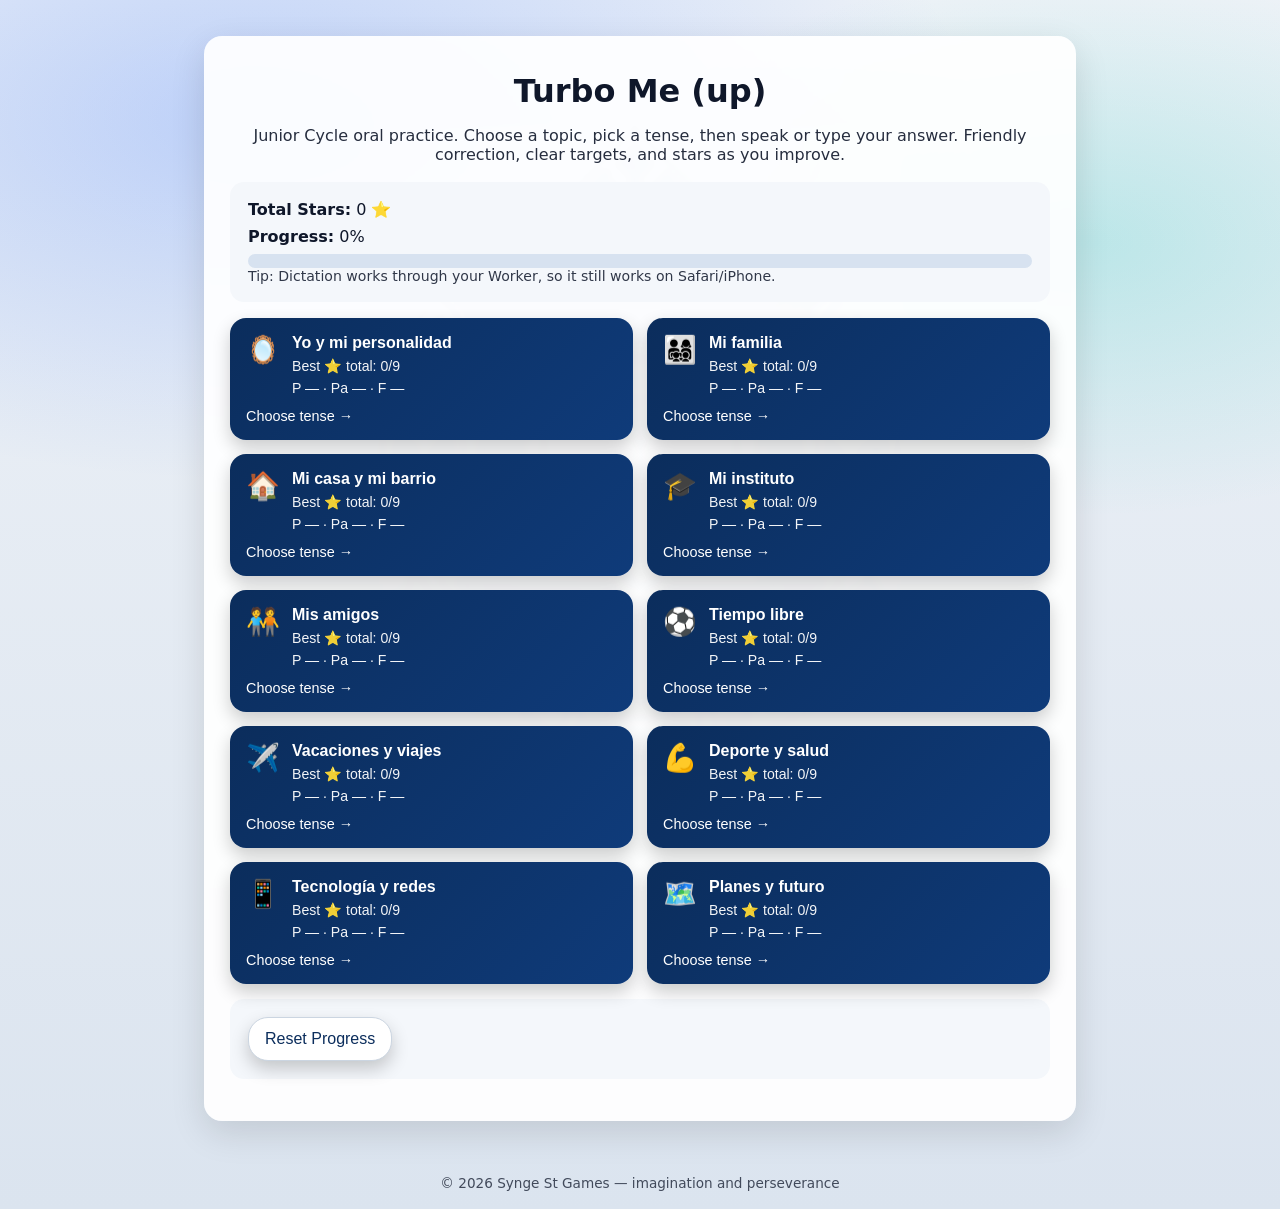
==== index.html @ f2225838 "Add files via upload" ====
<!doctype html>
<html lang="en">
<head>
  <meta charset="utf-8" />
  <title>Turbo Me (up)</title>
  <meta name="viewport" content="width=device-width, initial-scale=1" />
  <link rel="stylesheet" href="style.css" />
</head>
<body>

<main class="wrap">
  <h1>Turbo Me (up)</h1>
  <p class="sub">Junior Cycle oral practice. Choose a topic, pick a tense, then speak or type your answer. Friendly correction, clear targets, and stars as you improve.</p>

  <div class="card dash">
    <div class="dashRow"><strong>Total Stars:</strong> <span id="totalStars">0</span> ⭐</div>
    <div class="dashRow"><strong>Progress:</strong> <span id="progressText">0%</span></div>
    <div class="progressOuter"><div id="progressBar" class="progressInner"></div></div>
    <div class="tiny">Tip: Dictation works through your Worker, so it still works on Safari/iPhone.</div>
  </div>

  <div class="grid" id="grid"></div>

  <div class="card dash">
    <button id="reset" class="ghost">Reset Progress</button>
  </div>
</main>

<footer>© 2026 Synge St Games — imagination and perseverance</footer>

<script>
  const THEMES = [
    { id:"yo",          icon:"🪞", title:"Yo y mi personalidad" },
    { id:"familia",     icon:"👨‍👩‍👧‍👦", title:"Mi familia" },
    { id:"casa",        icon:"🏠", title:"Mi casa y mi barrio" },
    { id:"instituto",   icon:"🎓", title:"Mi instituto" },
    { id:"amigos",      icon:"🧑‍🤝‍🧑", title:"Mis amigos" },
    { id:"tiempo",      icon:"⚽", title:"Tiempo libre" },
    { id:"vacaciones",  icon:"✈️", title:"Vacaciones y viajes" },
    { id:"salud",       icon:"💪", title:"Deporte y salud" },
    { id:"tecnologia",  icon:"📱", title:"Tecnología y redes" },
    { id:"futuro",      icon:"🗺️", title:"Planes y futuro" }
  ];

  const totalStarsKey = "oral_totalStars";
  const tenseList = ["present","past","future"];
  const maxStars = THEMES.length * tenseList.length * 3;

  function getTotalStars(){ return Number(localStorage.getItem(totalStarsKey) || 0); }
  function getBest(theme, tense){ return Number(localStorage.getItem(`oral_best_${theme}_${tense}`) || 0); }

  function render(){
    const grid = document.getElementById("grid");
    grid.innerHTML = "";

    const totalStars = getTotalStars();
    const pct = Math.min(100, Math.round((totalStars / maxStars) * 100));
    document.getElementById("totalStars").textContent = totalStars;
    document.getElementById("progressText").textContent = `${pct}%`;
    document.getElementById("progressBar").style.width = `${pct}%`;

    THEMES.forEach(t=>{
      const present = "⭐".repeat(getBest(t.id,"present")) || "—";
      const past = "⭐".repeat(getBest(t.id,"past")) || "—";
      const future = "⭐".repeat(getBest(t.id,"future")) || "—";
      const bestTotal = getBest(t.id,"present") + getBest(t.id,"past") + getBest(t.id,"future");

      const btn = document.createElement("button");
      btn.className = "tile";
      btn.innerHTML = `
        <div class="tileTop">
          <div class="tileIcon">${t.icon}</div>
          <div>
            <div class="tileTitle">${t.title}</div>
            <div class="tileMeta">Best ⭐ total: ${bestTotal}/9</div>
            <div class="tileStars">P ${present} · Pa ${past} · F ${future}</div>
          </div>
        </div>
        <div class="tileCTA">Choose tense →</div>
      `;
      btn.addEventListener("click", ()=>{
        localStorage.setItem("oral_theme", t.id);
        window.location.href = "tense.html";
      });
      grid.appendChild(btn);
    });
  }

  document.getElementById("reset").addEventListener("click", ()=>{
    if(!confirm("Reset all stars and best scores on this device?")) return;
    localStorage.removeItem(totalStarsKey);
    Object.keys(localStorage).forEach(k=>{
      if(k.startsWith("oral_best_")) localStorage.removeItem(k);
      if(k.startsWith("oral_last_")) localStorage.removeItem(k);
    });
    render();
  });

  render();
</script>

</body>
</html>
---- style.css ----
:root{
  --navy:#0b2d5c;
  --blue:#2b6cff;
  --teal:#00c2b3;
  --gold:#ffd43b;
  --panel:rgba(255,255,255,0.92);
  --ink:#0f172a;
}

body{
  margin:0;
  font-family: system-ui,-apple-system,Segoe UI,Roboto,sans-serif;
  background:
  radial-gradient(1200px 600px at 20% 10%, rgba(43,108,255,.25), transparent 60%),
  radial-gradient(900px 500px at 85% 20%, rgba(0,194,179,.20), transparent 55%),
  linear-gradient(#eef2f7,#dbe4ef);
  color:var(--ink);
  position:relative;
}

body::before{
  content:"";
  position:fixed;
  inset:0;
  background:url("crest.png") center center no-repeat;
  background-size:520px;
  opacity:0.10;
  pointer-events:none;
  z-index:0;
}

.wrap{
  position:relative;
  z-index:1;
  width:min(820px,92vw);
  margin:36px auto;
  padding:26px;
  background:var(--panel);
  border-radius:18px;
  box-shadow:0 12px 35px rgba(0,0,0,0.12);
  backdrop-filter:blur(2px);
}

h1{ text-align:center; margin:10px 0 8px; }
.sub{ text-align:center; margin-bottom:18px; opacity:.9; }
footer{ text-align:center; padding:18px; font-size:.85rem; opacity:.75; }
.topBar{ display:flex; justify-content:space-between; align-items:center; margin-bottom:10px; gap:8px; }
.pill{ padding:8px 14px; border-radius:999px; font-weight:700; font-size:.9rem; background:linear-gradient(135deg,rgba(43,108,255,.25),rgba(0,194,179,.25)); border:1px solid rgba(43,108,255,.3); }
.taskBox{ display:flex; align-items:center; gap:10px; margin:14px 0; }
#question{ flex:1; font-weight:700; }
.turnMeta{ display:flex; justify-content:space-between; gap:10px; flex-wrap:wrap; margin:6px 0 10px; font-size:.92rem; }
textarea{ width:100%; min-height:140px; padding:15px; font-size:1rem; border-radius:14px; border:1px solid #cbd5e1; margin-bottom:14px; resize:vertical; box-sizing:border-box; }
.controls,.btnRow{ display:flex; gap:10px; margin-bottom:14px; flex-wrap:wrap; }
button{ padding:12px 16px; border-radius:20px; border:none; font-size:1rem; cursor:pointer; color:white; background:linear-gradient(135deg,var(--navy),#134a97); box-shadow:0 8px 18px rgba(0,0,0,0.2); transition:all .15s ease; }
button:hover{ transform:translateY(-1px); background:linear-gradient(135deg,#134a97,var(--blue)); }
button:active{ transform:translateY(1px); }
.smallBtn{ background:linear-gradient(135deg,#14532d,var(--teal)); }
.ghost{ background:#ffffff; color:var(--navy); border:1px solid #cbd5e1; }
.ghost:hover{ background:#f2f6ff; }
.card{ padding:18px; border-radius:14px; background:#f4f7fb; margin-top:15px; }
.hidden{ display:none; }
.grid{ display:grid; grid-template-columns:repeat(1,1fr); gap:14px; }
@media (min-width:760px){ .grid{ grid-template-columns:repeat(2,1fr); } }
.grid3{ display:grid; grid-template-columns:1fr; gap:14px; }
@media (min-width:760px){ .grid3{ grid-template-columns:repeat(3,1fr); } }
.tile{ text-align:left; padding:16px; border-radius:16px; background:linear-gradient(135deg,var(--navy),#0f3b7a); color:white; min-height:118px; display:flex; flex-direction:column; justify-content:space-between; transition:all .15s ease; }
.tile:hover{ background:linear-gradient(135deg,#0f3b7a,var(--blue)); transform:translateY(-2px); }
.tileTop{ display:flex; gap:12px; }
.tileIcon{ font-size:1.7rem; }
.tileTitle{ font-weight:900; }
.tileMeta,.tileStars{ font-size:.88rem; opacity:.95; margin-top:6px; }
.tileCTA{ margin-top:12px; font-size:.9rem; }
.tileSmall{ text-align:center; min-height:110px; }
.dash{ margin-bottom:16px; }
.dashRow{ margin-bottom:8px; }
.progressOuter{ width:100%; height:14px; background:#d7e2f0; border-radius:999px; overflow:hidden; }
.progressInner{ height:100%; width:0%; background:linear-gradient(90deg,var(--teal),var(--blue)); }
.tiny{ font-size:.88rem; opacity:.85; }
.scoreBig{ font-weight:900; font-size:2rem; margin:2px 0 8px; }
.feedbackBlock{ margin-top:12px; }
ul{ margin:8px 0 0 20px; }
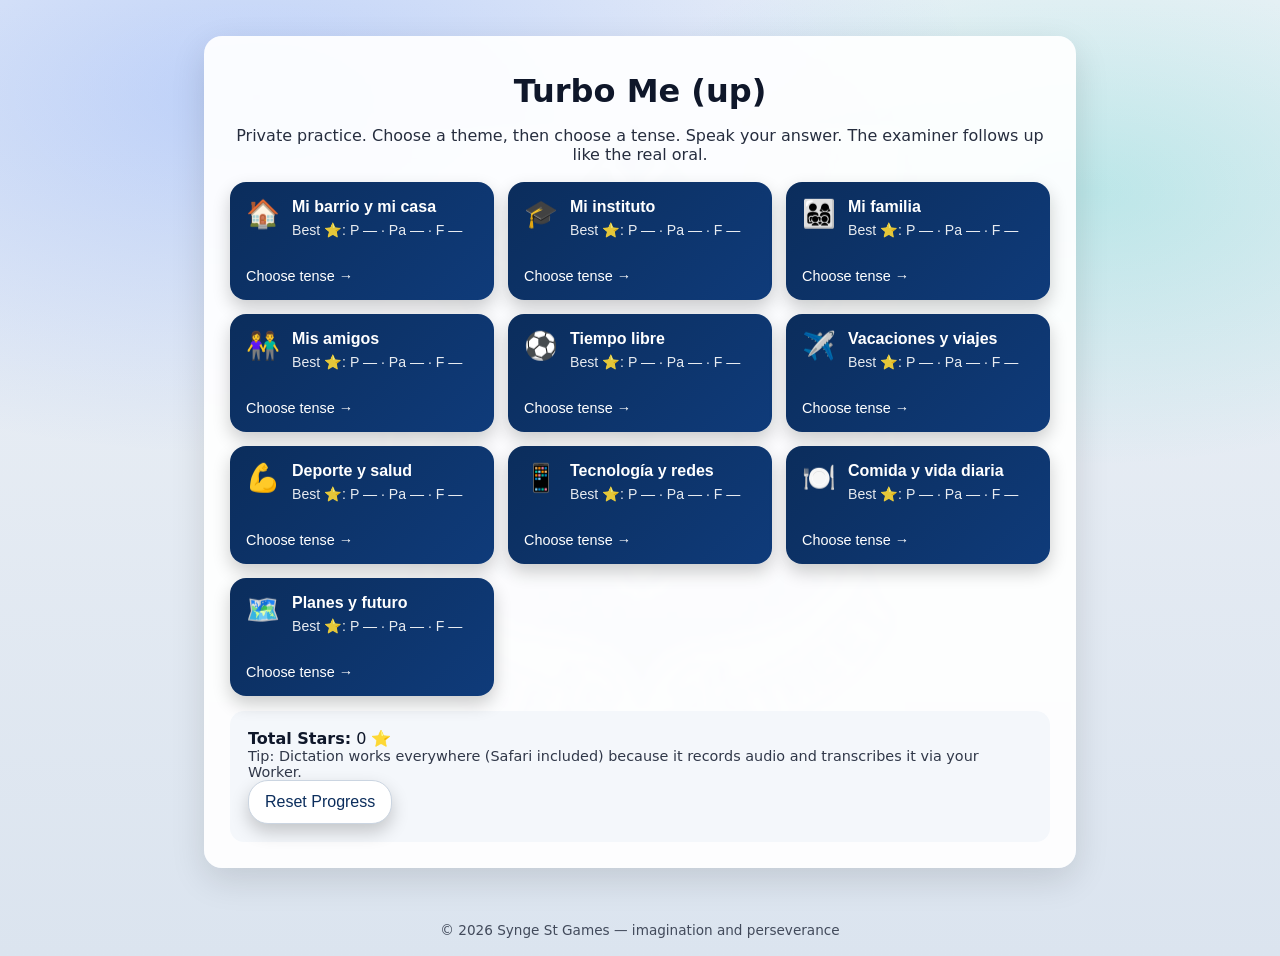
==== commit 2d86c60a: "Add files via upload" ====
--- a/index.html
+++ b/index.html
@@ -10,18 +10,13 @@
 
 <main class="wrap">
   <h1>Turbo Me (up)</h1>
-  <p class="sub">Junior Cycle oral practice. Choose a topic, pick a tense, then speak or type your answer. Friendly correction, clear targets, and stars as you improve.</p>
-
-  <div class="card dash">
-    <div class="dashRow"><strong>Total Stars:</strong> <span id="totalStars">0</span> ⭐</div>
-    <div class="dashRow"><strong>Progress:</strong> <span id="progressText">0%</span></div>
-    <div class="progressOuter"><div id="progressBar" class="progressInner"></div></div>
-    <div class="tiny">Tip: Dictation works through your Worker, so it still works on Safari/iPhone.</div>
-  </div>
+  <p class="sub">Private practice. Choose a theme, then choose a tense. Speak your answer. The examiner follows up like the real oral.</p>
 
   <div class="grid" id="grid"></div>
 
   <div class="card dash">
+    <div><strong>Total Stars:</strong> <span id="totalStars">0</span> ⭐</div>
+    <div class="tiny">Tip: Dictation works everywhere (Safari included) because it records audio and transcribes it via your Worker.</div>
     <button id="reset" class="ghost">Reset Progress</button>
   </div>
 </main>
@@ -30,21 +25,19 @@
 
 <script>
   const THEMES = [
-    { id:"yo",          icon:"🪞", title:"Yo y mi personalidad" },
+    { id:"barrio",      icon:"🏠", title:"Mi barrio y mi casa" },
+    { id:"instituto",   icon:"🎓", title:"Mi instituto" },
     { id:"familia",     icon:"👨‍👩‍👧‍👦", title:"Mi familia" },
-    { id:"casa",        icon:"🏠", title:"Mi casa y mi barrio" },
-    { id:"instituto",   icon:"🎓", title:"Mi instituto" },
-    { id:"amigos",      icon:"🧑‍🤝‍🧑", title:"Mis amigos" },
+    { id:"amigos",      icon:"👫", title:"Mis amigos" },
     { id:"tiempo",      icon:"⚽", title:"Tiempo libre" },
     { id:"vacaciones",  icon:"✈️", title:"Vacaciones y viajes" },
     { id:"salud",       icon:"💪", title:"Deporte y salud" },
     { id:"tecnologia",  icon:"📱", title:"Tecnología y redes" },
+    { id:"comida",      icon:"🍽️", title:"Comida y vida diaria" },
     { id:"futuro",      icon:"🗺️", title:"Planes y futuro" }
   ];
 
   const totalStarsKey = "oral_totalStars";
-  const tenseList = ["present","past","future"];
-  const maxStars = THEMES.length * tenseList.length * 3;
 
   function getTotalStars(){ return Number(localStorage.getItem(totalStarsKey) || 0); }
   function getBest(theme, tense){ return Number(localStorage.getItem(`oral_best_${theme}_${tense}`) || 0); }
@@ -52,19 +45,9 @@
   function render(){
     const grid = document.getElementById("grid");
     grid.innerHTML = "";
-
-    const totalStars = getTotalStars();
-    const pct = Math.min(100, Math.round((totalStars / maxStars) * 100));
-    document.getElementById("totalStars").textContent = totalStars;
-    document.getElementById("progressText").textContent = `${pct}%`;
-    document.getElementById("progressBar").style.width = `${pct}%`;
+    document.getElementById("totalStars").textContent = getTotalStars();
 
     THEMES.forEach(t=>{
-      const present = "⭐".repeat(getBest(t.id,"present")) || "—";
-      const past = "⭐".repeat(getBest(t.id,"past")) || "—";
-      const future = "⭐".repeat(getBest(t.id,"future")) || "—";
-      const bestTotal = getBest(t.id,"present") + getBest(t.id,"past") + getBest(t.id,"future");
-
       const btn = document.createElement("button");
       btn.className = "tile";
       btn.innerHTML = `
@@ -72,8 +55,9 @@
           <div class="tileIcon">${t.icon}</div>
           <div>
             <div class="tileTitle">${t.title}</div>
-            <div class="tileMeta">Best ⭐ total: ${bestTotal}/9</div>
-            <div class="tileStars">P ${present} · Pa ${past} · F ${future}</div>
+            <div class="tileMeta">
+              <span>Best ⭐: P ${"⭐".repeat(getBest(t.id,"present")) || "—"} · Pa ${"⭐".repeat(getBest(t.id,"past")) || "—"} · F ${"⭐".repeat(getBest(t.id,"future")) || "—"}</span>
+            </div>
           </div>
         </div>
         <div class="tileCTA">Choose tense →</div>
@@ -89,6 +73,7 @@
   document.getElementById("reset").addEventListener("click", ()=>{
     if(!confirm("Reset all stars and best scores on this device?")) return;
     localStorage.removeItem(totalStarsKey);
+    // Remove per-theme/tense best keys
     Object.keys(localStorage).forEach(k=>{
       if(k.startsWith("oral_best_")) localStorage.removeItem(k);
       if(k.startsWith("oral_last_")) localStorage.removeItem(k);
--- a/style.css
+++ b/style.css
@@ -18,6 +18,8 @@
   position:relative;
 }
 
+/* crest watermark */
+
 body::before{
   content:"";
   position:fixed;
@@ -28,6 +30,8 @@
   pointer-events:none;
   z-index:0;
 }
+
+/* main panel */
 
 .wrap{
   position:relative;
@@ -41,41 +45,245 @@
   backdrop-filter:blur(2px);
 }
 
-h1{ text-align:center; margin:10px 0 8px; }
-.sub{ text-align:center; margin-bottom:18px; opacity:.9; }
-footer{ text-align:center; padding:18px; font-size:.85rem; opacity:.75; }
-.topBar{ display:flex; justify-content:space-between; align-items:center; margin-bottom:10px; gap:8px; }
-.pill{ padding:8px 14px; border-radius:999px; font-weight:700; font-size:.9rem; background:linear-gradient(135deg,rgba(43,108,255,.25),rgba(0,194,179,.25)); border:1px solid rgba(43,108,255,.3); }
-.taskBox{ display:flex; align-items:center; gap:10px; margin:14px 0; }
-#question{ flex:1; font-weight:700; }
-.turnMeta{ display:flex; justify-content:space-between; gap:10px; flex-wrap:wrap; margin:6px 0 10px; font-size:.92rem; }
-textarea{ width:100%; min-height:140px; padding:15px; font-size:1rem; border-radius:14px; border:1px solid #cbd5e1; margin-bottom:14px; resize:vertical; box-sizing:border-box; }
-.controls,.btnRow{ display:flex; gap:10px; margin-bottom:14px; flex-wrap:wrap; }
-button{ padding:12px 16px; border-radius:20px; border:none; font-size:1rem; cursor:pointer; color:white; background:linear-gradient(135deg,var(--navy),#134a97); box-shadow:0 8px 18px rgba(0,0,0,0.2); transition:all .15s ease; }
-button:hover{ transform:translateY(-1px); background:linear-gradient(135deg,#134a97,var(--blue)); }
-button:active{ transform:translateY(1px); }
-.smallBtn{ background:linear-gradient(135deg,#14532d,var(--teal)); }
-.ghost{ background:#ffffff; color:var(--navy); border:1px solid #cbd5e1; }
-.ghost:hover{ background:#f2f6ff; }
-.card{ padding:18px; border-radius:14px; background:#f4f7fb; margin-top:15px; }
-.hidden{ display:none; }
-.grid{ display:grid; grid-template-columns:repeat(1,1fr); gap:14px; }
-@media (min-width:760px){ .grid{ grid-template-columns:repeat(2,1fr); } }
-.grid3{ display:grid; grid-template-columns:1fr; gap:14px; }
-@media (min-width:760px){ .grid3{ grid-template-columns:repeat(3,1fr); } }
-.tile{ text-align:left; padding:16px; border-radius:16px; background:linear-gradient(135deg,var(--navy),#0f3b7a); color:white; min-height:118px; display:flex; flex-direction:column; justify-content:space-between; transition:all .15s ease; }
-.tile:hover{ background:linear-gradient(135deg,#0f3b7a,var(--blue)); transform:translateY(-2px); }
-.tileTop{ display:flex; gap:12px; }
-.tileIcon{ font-size:1.7rem; }
-.tileTitle{ font-weight:900; }
-.tileMeta,.tileStars{ font-size:.88rem; opacity:.95; margin-top:6px; }
-.tileCTA{ margin-top:12px; font-size:.9rem; }
-.tileSmall{ text-align:center; min-height:110px; }
-.dash{ margin-bottom:16px; }
-.dashRow{ margin-bottom:8px; }
-.progressOuter{ width:100%; height:14px; background:#d7e2f0; border-radius:999px; overflow:hidden; }
-.progressInner{ height:100%; width:0%; background:linear-gradient(90deg,var(--teal),var(--blue)); }
-.tiny{ font-size:.88rem; opacity:.85; }
-.scoreBig{ font-weight:900; font-size:2rem; margin:2px 0 8px; }
-.feedbackBlock{ margin-top:12px; }
-ul{ margin:8px 0 0 20px; }
+h1{
+  text-align:center;
+  margin:10px 0 8px;
+}
+
+.sub{
+  text-align:center;
+  margin-bottom:18px;
+  opacity:.9;
+}
+
+footer{
+  text-align:center;
+  padding:18px;
+  font-size:.85rem;
+  opacity:.75;
+}
+
+/* top bar */
+
+.topBar{
+  display:flex;
+  justify-content:space-between;
+  align-items:center;
+  margin-bottom:10px;
+}
+
+.pill{
+  padding:8px 14px;
+  border-radius:999px;
+  font-weight:700;
+  font-size:.9rem;
+  background:linear-gradient(135deg,rgba(43,108,255,.25),rgba(0,194,179,.25));
+  border:1px solid rgba(43,108,255,.3);
+}
+
+/* question box */
+
+.taskBox{
+  display:flex;
+  align-items:center;
+  gap:10px;
+  margin:14px 0;
+}
+
+#question{
+  flex:1;
+  font-weight:700;
+}
+
+/* textarea */
+
+textarea{
+  width:100%;
+  min-height:140px;
+  padding:15px;
+  font-size:1rem;
+  border-radius:14px;
+  border:1px solid #cbd5e1;
+  margin-bottom:14px;
+  resize:vertical;
+}
+
+/* controls */
+
+.controls{
+  display:flex;
+  gap:10px;
+  margin-bottom:14px;
+  flex-wrap:wrap;
+}
+
+/* buttons */
+
+button{
+  padding:12px 16px;
+  border-radius:20px;
+  border:none;
+  font-size:1rem;
+  cursor:pointer;
+  color:white;
+  background:linear-gradient(135deg,var(--navy),#134a97);
+  box-shadow:0 8px 18px rgba(0,0,0,0.2);
+  transition:all .15s ease;
+}
+
+button:hover{
+  transform:translateY(-1px);
+  background:linear-gradient(135deg,#134a97,var(--blue));
+}
+
+button:active{
+  transform:translateY(1px);
+}
+
+/* small buttons */
+
+.smallBtn{
+  background:linear-gradient(135deg,#14532d,var(--teal));
+}
+
+.ghost{
+  background:#ffffff;
+  color:var(--navy);
+  border:1px solid #cbd5e1;
+}
+
+.ghost:hover{
+  background:#f2f6ff;
+}
+
+/* feedback card */
+
+.card{
+  padding:18px;
+  border-radius:14px;
+  background:#f4f7fb;
+  margin-top:15px;
+}
+
+.hidden{
+  display:none;
+}
+
+/* grid layouts */
+
+.grid{
+  display:grid;
+  grid-template-columns:repeat(2,1fr);
+  gap:14px;
+}
+
+@media (min-width:760px){
+  .grid{
+    grid-template-columns:repeat(3,1fr);
+  }
+}
+
+.grid3{
+  display:grid;
+  grid-template-columns:1fr;
+  gap:14px;
+}
+
+@media (min-width:760px){
+  .grid3{
+    grid-template-columns:repeat(3,1fr);
+  }
+}
+
+/* theme tiles */
+
+.tile{
+  text-align:left;
+  padding:16px;
+  border-radius:16px;
+  background:linear-gradient(135deg,var(--navy),#0f3b7a);
+  color:white;
+  min-height:118px;
+  display:flex;
+  flex-direction:column;
+  justify-content:space-between;
+  transition:all .15s ease;
+}
+
+.tile:hover{
+  background:linear-gradient(135deg,#0f3b7a,var(--blue));
+  transform:translateY(-2px);
+}
+
+.tileTop{
+  display:flex;
+  gap:12px;
+}
+
+.tileIcon{
+  font-size:1.7rem;
+}
+
+.tileTitle{
+  font-weight:900;
+}
+
+.tileMeta{
+  font-size:.88rem;
+  opacity:.9;
+  margin-top:6px;
+}
+
+.tileCTA{
+  margin-top:12px;
+  font-size:.9rem;
+}
+
+/* tense tiles */
+
+.tileSmall{
+  text-align:center;
+  padding:18px;
+  border-radius:16px;
+  background:linear-gradient(135deg,var(--navy),#0f3b7a);
+  color:white;
+  min-height:96px;
+  font-weight:900;
+}
+
+.tileSmall:hover{
+  background:linear-gradient(135deg,#0f3b7a,var(--blue));
+}
+
+/* stars animation */
+
+@keyframes starPop{
+  0%{transform:scale(.8);opacity:.6}
+  50%{transform:scale(1.3);opacity:1}
+  100%{transform:scale(1)}
+}
+
+.star{
+  display:inline-block;
+  color:var(--gold);
+  animation:starPop .4s ease;
+}
+
+/* level up glow */
+
+@keyframes glow{
+  0%{box-shadow:0 0 0 rgba(255,212,59,0)}
+  50%{box-shadow:0 0 25px rgba(255,212,59,.7)}
+  100%{box-shadow:0 0 0 rgba(255,212,59,0)}
+}
+
+.levelUp{
+  animation:glow 1s ease;
+}
+
+/* small text */
+
+.tiny{
+  font-size:.9rem;
+  opacity:.85;
+}
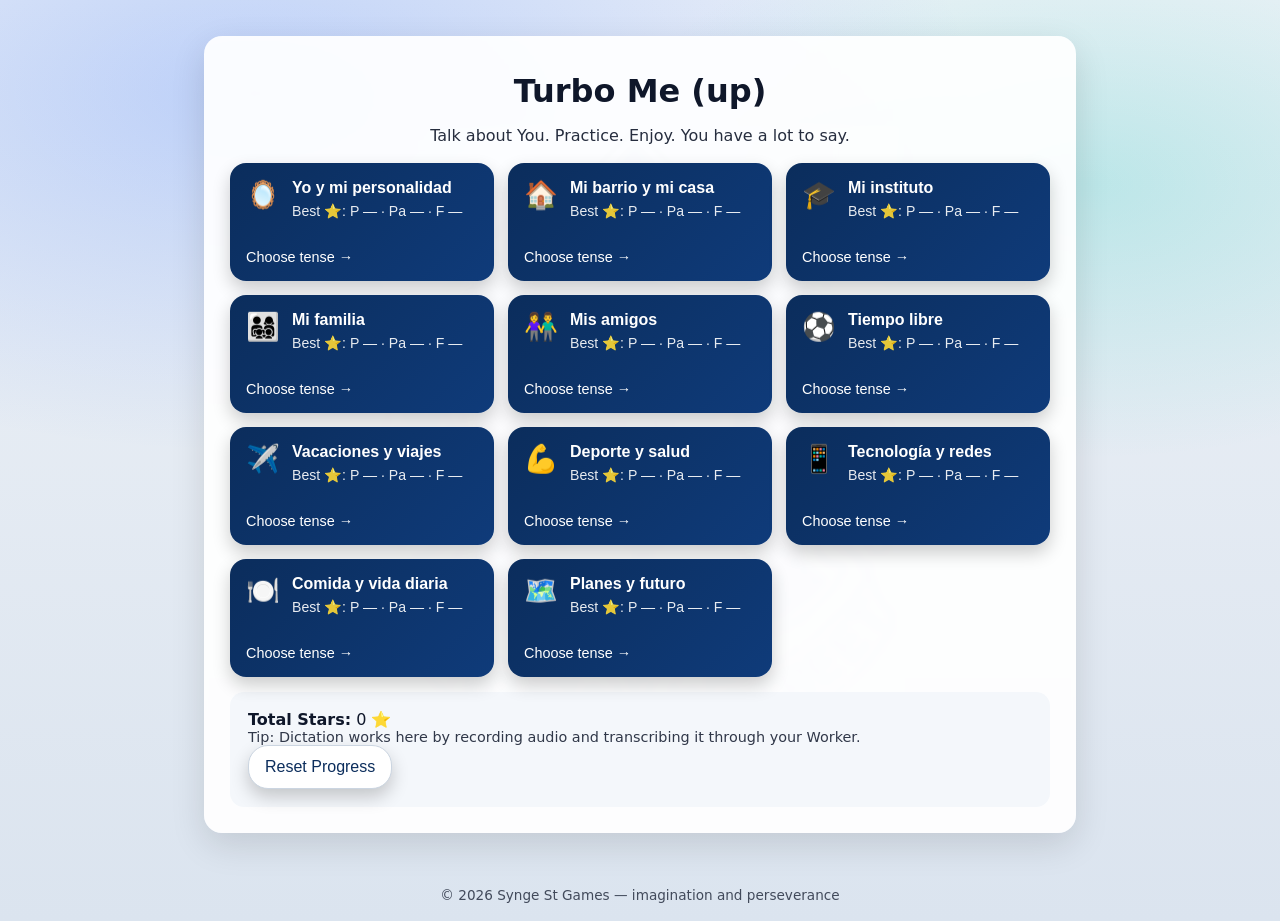
==== commit 67c92ace: "Add files via upload" ====
--- a/index.html
+++ b/index.html
@@ -10,13 +10,13 @@
 
 <main class="wrap">
   <h1>Turbo Me (up)</h1>
-  <p class="sub">Private practice. Choose a theme, then choose a tense. Speak your answer. The examiner follows up like the real oral.</p>
+  <p class="sub">Talk about You. Practice. Enjoy. You have a lot to say.</p>
 
   <div class="grid" id="grid"></div>
 
   <div class="card dash">
     <div><strong>Total Stars:</strong> <span id="totalStars">0</span> ⭐</div>
-    <div class="tiny">Tip: Dictation works everywhere (Safari included) because it records audio and transcribes it via your Worker.</div>
+    <div class="tiny">Tip: Dictation works here by recording audio and transcribing it through your Worker.</div>
     <button id="reset" class="ghost">Reset Progress</button>
   </div>
 </main>
@@ -25,6 +25,7 @@
 
 <script>
   const THEMES = [
+    { id:"yo",          icon:"🪞", title:"Yo y mi personalidad" },
     { id:"barrio",      icon:"🏠", title:"Mi barrio y mi casa" },
     { id:"instituto",   icon:"🎓", title:"Mi instituto" },
     { id:"familia",     icon:"👨‍👩‍👧‍👦", title:"Mi familia" },
@@ -73,7 +74,6 @@
   document.getElementById("reset").addEventListener("click", ()=>{
     if(!confirm("Reset all stars and best scores on this device?")) return;
     localStorage.removeItem(totalStarsKey);
-    // Remove per-theme/tense best keys
     Object.keys(localStorage).forEach(k=>{
       if(k.startsWith("oral_best_")) localStorage.removeItem(k);
       if(k.startsWith("oral_last_")) localStorage.removeItem(k);
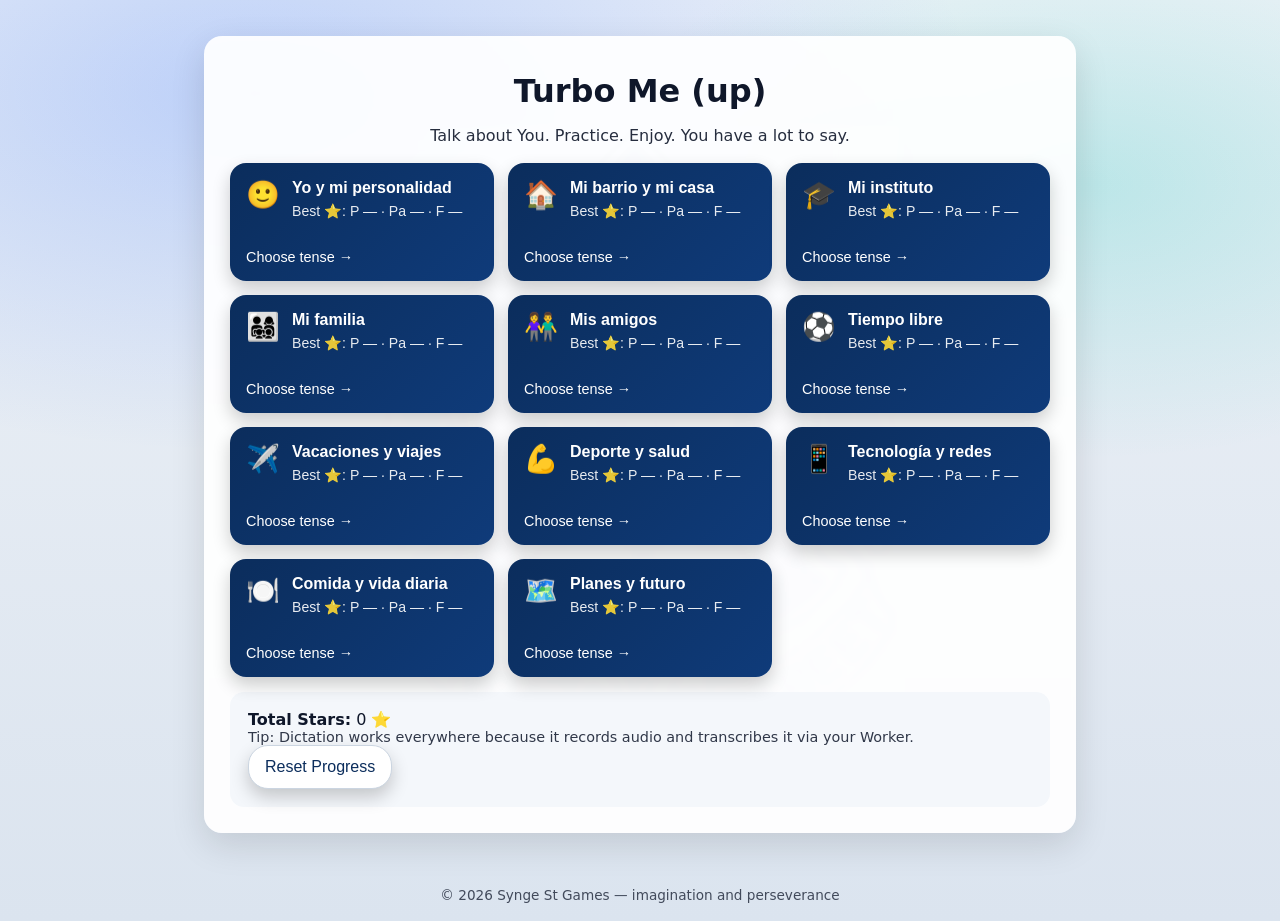
==== commit 1cc6d253: "Update index.html" ====
--- a/index.html
+++ b/index.html
@@ -16,8 +16,8 @@
 
   <div class="card dash">
     <div><strong>Total Stars:</strong> <span id="totalStars">0</span> ⭐</div>
-    <div class="tiny">Tip: Dictation works here by recording audio and transcribing it through your Worker.</div>
-    <button id="reset" class="ghost">Reset Progress</button>
+    <div class="tiny">Tip: Dictation works everywhere because it records audio and transcribes it via your Worker.</div>
+    <button id="reset" class="ghost" type="button">Reset Progress</button>
   </div>
 </main>
 
@@ -25,7 +25,7 @@
 
 <script>
   const THEMES = [
-    { id:"yo",          icon:"🪞", title:"Yo y mi personalidad" },
+    { id:"yo",          icon:"🙂", title:"Yo y mi personalidad" },
     { id:"barrio",      icon:"🏠", title:"Mi barrio y mi casa" },
     { id:"instituto",   icon:"🎓", title:"Mi instituto" },
     { id:"familia",     icon:"👨‍👩‍👧‍👦", title:"Mi familia" },
@@ -51,6 +51,7 @@
     THEMES.forEach(t=>{
       const btn = document.createElement("button");
       btn.className = "tile";
+      btn.type = "button";
       btn.innerHTML = `
         <div class="tileTop">
           <div class="tileIcon">${t.icon}</div>
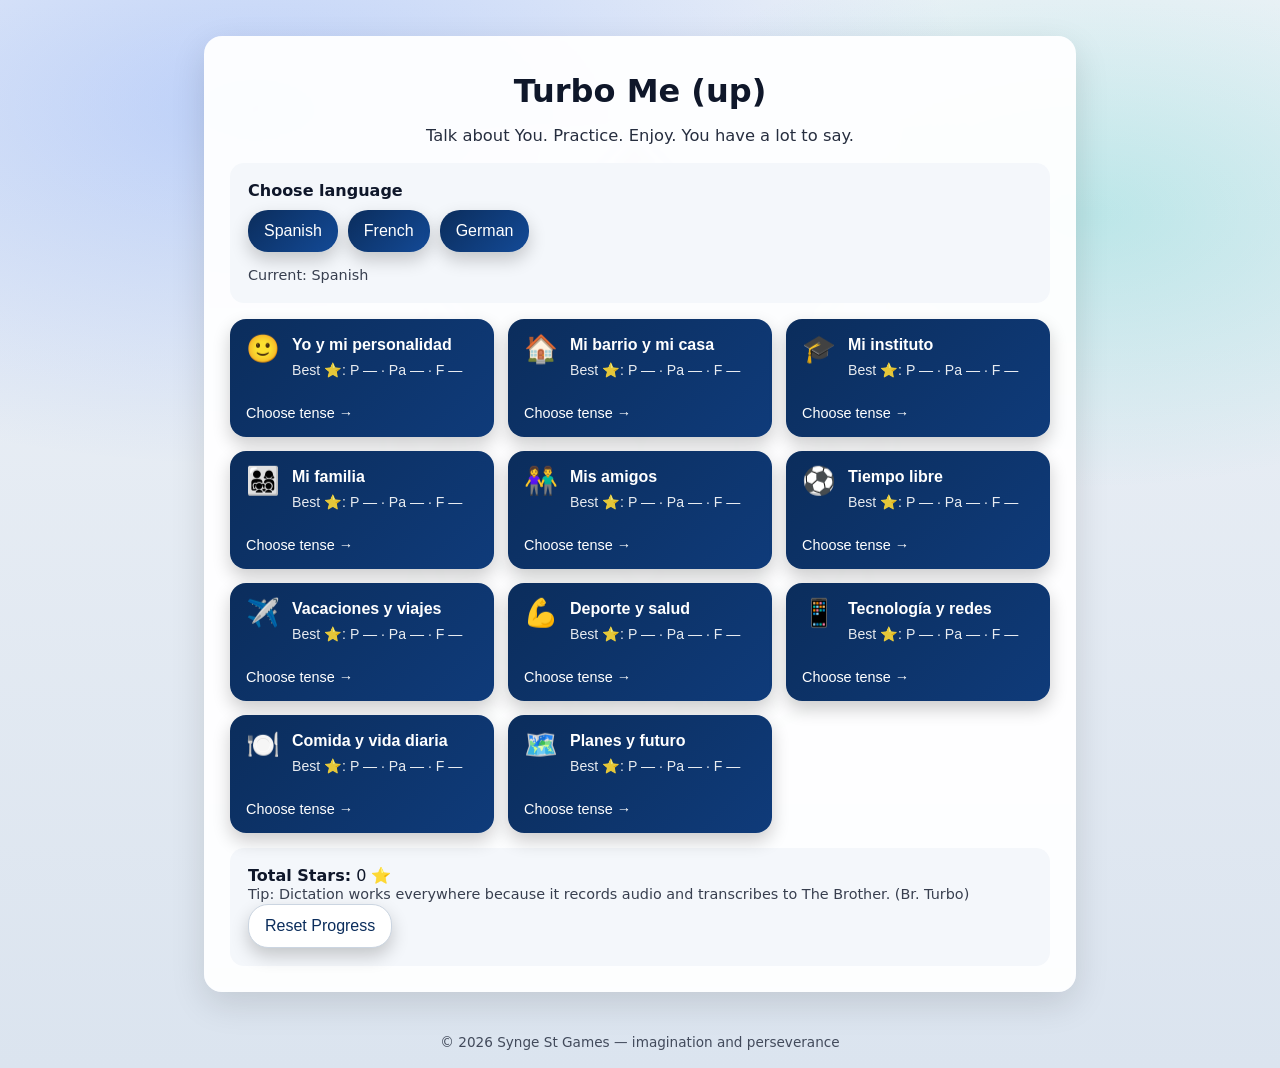
==== commit 4fd99626: "Update index.html" ====
--- a/index.html
+++ b/index.html
@@ -12,11 +12,21 @@
   <h1>Turbo Me (up)</h1>
   <p class="sub">Talk about You. Practice. Enjoy. You have a lot to say.</p>
 
+  <div class="card" style="margin-bottom:16px;">
+    <div style="font-weight:900;margin-bottom:10px;">Choose language</div>
+    <div class="controls">
+      <button id="langEs" type="button">Spanish</button>
+      <button id="langFr" type="button">French</button>
+      <button id="langDe" type="button">German</button>
+    </div>
+    <div class="tiny">Current: <span id="currentLangLabel">Spanish</span></div>
+  </div>
+
   <div class="grid" id="grid"></div>
 
   <div class="card dash">
     <div><strong>Total Stars:</strong> <span id="totalStars">0</span> ⭐</div>
-    <div class="tiny">Tip: Dictation works everywhere because it records audio and transcribes it via your Worker.</div>
+    <div class="tiny">Tip: Dictation works everywhere because it records audio and transcribes to The Brother. (Br. Turbo)</div>
     <button id="reset" class="ghost" type="button">Reset Progress</button>
   </div>
 </main>
@@ -39,6 +49,15 @@
   ];
 
   const totalStarsKey = "oral_totalStars";
+  const langKey = "oral_language";
+
+  function getLang(){ return localStorage.getItem(langKey) || "es"; }
+
+  function langLabel(code){
+    if(code === "fr") return "French";
+    if(code === "de") return "German";
+    return "Spanish";
+  }
 
   function getTotalStars(){ return Number(localStorage.getItem(totalStarsKey) || 0); }
   function getBest(theme, tense){ return Number(localStorage.getItem(`oral_best_${theme}_${tense}`) || 0); }
@@ -47,6 +66,7 @@
     const grid = document.getElementById("grid");
     grid.innerHTML = "";
     document.getElementById("totalStars").textContent = getTotalStars();
+    document.getElementById("currentLangLabel").textContent = langLabel(getLang());
 
     THEMES.forEach(t=>{
       const btn = document.createElement("button");
@@ -72,6 +92,19 @@
     });
   }
 
+  document.getElementById("langEs").addEventListener("click", ()=>{
+    localStorage.setItem(langKey, "es");
+    render();
+  });
+  document.getElementById("langFr").addEventListener("click", ()=>{
+    localStorage.setItem(langKey, "fr");
+    render();
+  });
+  document.getElementById("langDe").addEventListener("click", ()=>{
+    localStorage.setItem(langKey, "de");
+    render();
+  });
+
   document.getElementById("reset").addEventListener("click", ()=>{
     if(!confirm("Reset all stars and best scores on this device?")) return;
     localStorage.removeItem(totalStarsKey);
--- a/style.css
+++ b/style.css
@@ -3,13 +3,14 @@
   --blue:#2b6cff;
   --teal:#00c2b3;
   --gold:#ffd43b;
-  --panel:rgba(255,255,255,0.92);
+  --panel:rgba(255,255,255,0.94);
   --ink:#0f172a;
 }
 
 body{
   margin:0;
-  font-family: system-ui,-apple-system,Segoe UI,Roboto,sans-serif;
+  min-height:100vh;
+  font-family:system-ui,-apple-system,Segoe UI,Roboto,sans-serif;
   background:
   radial-gradient(1200px 600px at 20% 10%, rgba(43,108,255,.25), transparent 60%),
   radial-gradient(900px 500px at 85% 20%, rgba(0,194,179,.20), transparent 55%),
@@ -17,8 +18,6 @@
   color:var(--ink);
   position:relative;
 }
-
-/* crest watermark */
 
 body::before{
   content:"";
@@ -31,13 +30,11 @@
   z-index:0;
 }
 
-/* main panel */
-
 .wrap{
   position:relative;
   z-index:1;
   width:min(820px,92vw);
-  margin:36px auto;
+  margin:36px auto 24px;
   padding:26px;
   background:var(--panel);
   border-radius:18px;
@@ -45,6 +42,10 @@
   backdrop-filter:blur(2px);
 }
 
+.playWrap{
+  margin-top:38px;
+}
+
 h1{
   text-align:center;
   margin:10px 0 8px;
@@ -54,6 +55,14 @@
   text-align:center;
   margin-bottom:18px;
   opacity:.9;
+  font-size:1.02rem;
+}
+
+.turnLine{
+  text-align:center;
+  font-weight:800;
+  margin:6px 0 14px;
+  opacity:.85;
 }
 
 footer{
@@ -62,13 +71,12 @@
   font-size:.85rem;
   opacity:.75;
 }
-
-/* top bar */
 
 .topBar{
   display:flex;
   justify-content:space-between;
   align-items:center;
+  gap:10px;
   margin-bottom:10px;
 }
 
@@ -81,21 +89,27 @@
   border:1px solid rgba(43,108,255,.3);
 }
 
-/* question box */
-
 .taskBox{
   display:flex;
   align-items:center;
   gap:10px;
-  margin:14px 0;
+  margin:14px 0 10px;
+}
+
+.taskBoxSolo{
+  justify-content:center;
+  text-align:center;
+  background:#f4f7fb;
+  border-radius:16px;
+  padding:18px 16px;
 }
 
 #question{
   flex:1;
-  font-weight:700;
-}
-
-/* textarea */
+  font-weight:800;
+  font-size:1.1rem;
+  line-height:1.4;
+}
 
 textarea{
   width:100%;
@@ -106,9 +120,8 @@
   border:1px solid #cbd5e1;
   margin-bottom:14px;
   resize:vertical;
-}
-
-/* controls */
+  box-sizing:border-box;
+}
 
 .controls{
   display:flex;
@@ -116,8 +129,6 @@
   margin-bottom:14px;
   flex-wrap:wrap;
 }
-
-/* buttons */
 
 button{
   padding:12px 16px;
@@ -129,6 +140,7 @@
   background:linear-gradient(135deg,var(--navy),#134a97);
   box-shadow:0 8px 18px rgba(0,0,0,0.2);
   transition:all .15s ease;
+  white-space:normal;
 }
 
 button:hover{
@@ -140,7 +152,11 @@
   transform:translateY(1px);
 }
 
-/* small buttons */
+button:disabled{
+  opacity:.65;
+  cursor:not-allowed;
+  transform:none;
+}
 
 .smallBtn{
   background:linear-gradient(135deg,#14532d,var(--teal));
@@ -155,8 +171,6 @@
 .ghost:hover{
   background:#f2f6ff;
 }
-
-/* feedback card */
 
 .card{
   padding:18px;
@@ -169,8 +183,6 @@
   display:none;
 }
 
-/* grid layouts */
-
 .grid{
   display:grid;
   grid-template-columns:repeat(2,1fr);
@@ -194,8 +206,6 @@
     grid-template-columns:repeat(3,1fr);
   }
 }
-
-/* theme tiles */
 
 .tile{
   text-align:left;
@@ -218,28 +228,33 @@
 .tileTop{
   display:flex;
   gap:12px;
+  align-items:flex-start;
 }
 
 .tileIcon{
   font-size:1.7rem;
+  line-height:1;
+  flex:0 0 auto;
 }
 
 .tileTitle{
   font-weight:900;
+  line-height:1.25;
+  word-break:break-word;
 }
 
 .tileMeta{
   font-size:.88rem;
   opacity:.9;
   margin-top:6px;
+  line-height:1.3;
+  white-space:normal;
 }
 
 .tileCTA{
   margin-top:12px;
   font-size:.9rem;
 }
-
-/* tense tiles */
 
 .tileSmall{
   text-align:center;
@@ -249,41 +264,154 @@
   color:white;
   min-height:96px;
   font-weight:900;
+  line-height:1.35;
 }
 
 .tileSmall:hover{
   background:linear-gradient(135deg,#0f3b7a,var(--blue));
 }
 
-/* stars animation */
-
-@keyframes starPop{
-  0%{transform:scale(.8);opacity:.6}
-  50%{transform:scale(1.3);opacity:1}
-  100%{transform:scale(1)}
-}
-
-.star{
-  display:inline-block;
-  color:var(--gold);
-  animation:starPop .4s ease;
-}
-
-/* level up glow */
-
-@keyframes glow{
-  0%{box-shadow:0 0 0 rgba(255,212,59,0)}
-  50%{box-shadow:0 0 25px rgba(255,212,59,.7)}
-  100%{box-shadow:0 0 0 rgba(255,212,59,0)}
-}
-
-.levelUp{
-  animation:glow 1s ease;
-}
-
-/* small text */
-
 .tiny{
   font-size:.9rem;
-  opacity:.85;
-}
+  opacity:.82;
+  line-height:1.3;
+}
+
+/* ---------- Mobile optimisation ---------- */
+@media (max-width:700px){
+  body::before{
+    background-size:360px;
+    opacity:0.09;
+  }
+
+  .wrap{
+    width:min(96vw,820px);
+    margin:10px auto 16px;
+    padding:14px 12px 18px;
+    border-radius:16px;
+  }
+
+  .playWrap{
+    margin-top:12px;
+  }
+
+  h1{
+    font-size:1.55rem;
+    line-height:1.15;
+    margin:6px 0 8px;
+  }
+
+  .sub{
+    font-size:.98rem;
+    line-height:1.35;
+    margin-bottom:14px;
+  }
+
+  .topBar{
+    flex-direction:column;
+    align-items:stretch;
+    gap:8px;
+    margin-bottom:8px;
+  }
+
+  .ghost,
+  .pill{
+    width:100%;
+    box-sizing:border-box;
+    text-align:center;
+  }
+
+  .grid{
+    grid-template-columns:1fr;
+    gap:12px;
+  }
+
+  .grid3{
+    grid-template-columns:1fr;
+    gap:12px;
+  }
+
+  .tile,
+  .tileSmall{
+    width:100%;
+    min-height:unset;
+    height:auto;
+    padding:16px 14px;
+    border-radius:16px;
+  }
+
+  .tile{
+    display:block;
+  }
+
+  .tileTop{
+    gap:10px;
+  }
+
+  .tileIcon{
+    font-size:1.5rem;
+  }
+
+  .tileTitle{
+    font-size:1rem;
+  }
+
+  .tileMeta{
+    font-size:.82rem;
+  }
+
+  .tileCTA{
+    margin-top:10px;
+    font-size:.9rem;
+  }
+
+  .tileSmall{
+    font-size:1rem;
+  }
+
+  .taskBox{
+    flex-direction:column;
+    align-items:stretch;
+  }
+
+  .taskBoxSolo{
+    padding:14px 12px;
+  }
+
+  #question{
+    font-size:1.02rem;
+    line-height:1.4;
+    text-align:center;
+  }
+
+  textarea{
+    min-height:120px;
+    padding:14px 12px;
+    font-size:16px;
+  }
+
+  .controls{
+    flex-direction:column;
+    gap:10px;
+  }
+
+  .controls button,
+  .taskBox button,
+  .card button{
+    width:100%;
+  }
+
+  button{
+    font-size:1rem;
+    padding:13px 14px;
+  }
+
+  .turnLine{
+    margin:4px 0 12px;
+  }
+
+  footer{
+    padding:12px 10px 18px;
+    font-size:.8rem;
+  }
+}
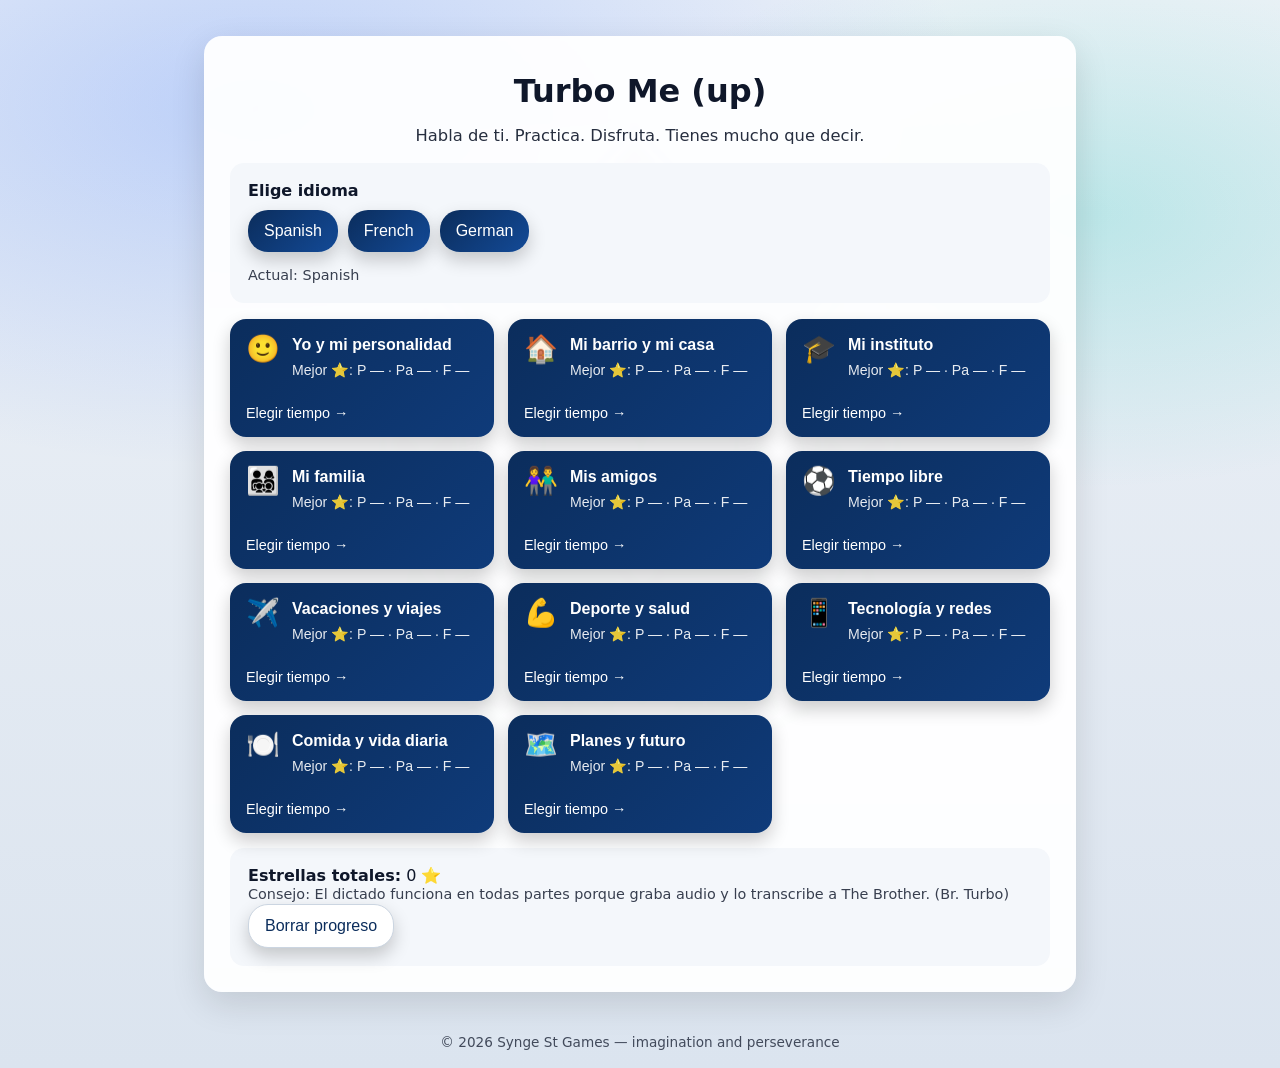
==== commit 864864b2: "Update index.html" ====
--- a/index.html
+++ b/index.html
@@ -10,23 +10,23 @@
 
 <main class="wrap">
   <h1>Turbo Me (up)</h1>
-  <p class="sub">Talk about You. Practice. Enjoy. You have a lot to say.</p>
+  <p class="sub" id="subLine">Talk about You. Practice. Enjoy. You have a lot to say.</p>
 
   <div class="card" style="margin-bottom:16px;">
-    <div style="font-weight:900;margin-bottom:10px;">Choose language</div>
+    <div style="font-weight:900;margin-bottom:10px;" id="chooseLangTitle">Choose language</div>
     <div class="controls">
       <button id="langEs" type="button">Spanish</button>
       <button id="langFr" type="button">French</button>
       <button id="langDe" type="button">German</button>
     </div>
-    <div class="tiny">Current: <span id="currentLangLabel">Spanish</span></div>
+    <div class="tiny"><span id="currentWord">Current</span>: <span id="currentLangLabel">Spanish</span></div>
   </div>
 
   <div class="grid" id="grid"></div>
 
   <div class="card dash">
-    <div><strong>Total Stars:</strong> <span id="totalStars">0</span> ⭐</div>
-    <div class="tiny">Tip: Dictation works everywhere because it records audio and transcribes to The Brother. (Br. Turbo)</div>
+    <div><strong id="totalStarsLabel">Total Stars:</strong> <span id="totalStars">0</span> ⭐</div>
+    <div class="tiny" id="dictationTip">Tip: Dictation works everywhere because it records audio and transcribes to The Brother. (Br. Turbo)</div>
     <button id="reset" class="ghost" type="button">Reset Progress</button>
   </div>
 </main>
@@ -34,88 +34,204 @@
 <footer>© 2026 Synge St Games — imagination and perseverance</footer>
 
 <script>
-  const THEMES = [
-    { id:"yo",          icon:"🙂", title:"Yo y mi personalidad" },
-    { id:"barrio",      icon:"🏠", title:"Mi barrio y mi casa" },
-    { id:"instituto",   icon:"🎓", title:"Mi instituto" },
-    { id:"familia",     icon:"👨‍👩‍👧‍👦", title:"Mi familia" },
-    { id:"amigos",      icon:"👫", title:"Mis amigos" },
-    { id:"tiempo",      icon:"⚽", title:"Tiempo libre" },
-    { id:"vacaciones",  icon:"✈️", title:"Vacaciones y viajes" },
-    { id:"salud",       icon:"💪", title:"Deporte y salud" },
-    { id:"tecnologia",  icon:"📱", title:"Tecnología y redes" },
-    { id:"comida",      icon:"🍽️", title:"Comida y vida diaria" },
-    { id:"futuro",      icon:"🗺️", title:"Planes y futuro" }
-  ];
-
   const totalStarsKey = "oral_totalStars";
   const langKey = "oral_language";
 
-  function getLang(){ return localStorage.getItem(langKey) || "es"; }
-
-  function langLabel(code){
-    if(code === "fr") return "French";
-    if(code === "de") return "German";
+  const UI_TEXT = {
+    es: {
+      sub: "Habla de ti. Practica. Disfruta. Tienes mucho que decir.",
+      choose: "Elige idioma",
+      current: "Actual",
+      total: "Estrellas totales:",
+      reset: "Borrar progreso",
+      tip: "Consejo: El dictado funciona en todas partes porque graba audio y lo transcribe a The Brother. (Br. Turbo)",
+      chooseTense: "Elegir tiempo →",
+      best: "Mejor"
+    },
+    fr: {
+      sub: "Parle de toi. Entraîne-toi. Amuse-toi. Tu as beaucoup à dire.",
+      choose: "Choisis la langue",
+      current: "Actuel",
+      total: "Étoiles totales :",
+      reset: "Réinitialiser",
+      tip: "Astuce : la dictée fonctionne partout parce qu’elle enregistre l’audio et le transcrit à The Brother. (Br. Turbo)",
+      chooseTense: "Choisir le temps →",
+      best: "Meilleur"
+    },
+    de: {
+      sub: "Sprich über dich. Übe. Hab Spaß. Du hast viel zu sagen.",
+      choose: "Sprache wählen",
+      current: "Aktuell",
+      total: "Gesamtsterne:",
+      reset: "Fortschritt löschen",
+      tip: "Tipp: Diktat funktioniert überall, weil Audio aufgenommen und an The Brother. (Br. Turbo) übertragen wird.",
+      chooseTense: "Zeitform wählen →",
+      best: "Beste"
+    }
+  };
+
+  const THEME_TITLES = {
+    es: {
+      yo: "Yo y mi personalidad",
+      barrio: "Mi barrio y mi casa",
+      instituto: "Mi instituto",
+      familia: "Mi familia",
+      amigos: "Mis amigos",
+      tiempo: "Tiempo libre",
+      vacaciones: "Vacaciones y viajes",
+      salud: "Deporte y salud",
+      tecnologia: "Tecnología y redes",
+      comida: "Comida y vida diaria",
+      futuro: "Planes y futuro"
+    },
+    fr: {
+      yo: "Moi et ma personnalité",
+      barrio: "Mon quartier et ma maison",
+      instituto: "Mon école",
+      familia: "Ma famille",
+      amigos: "Mes amis",
+      tiempo: "Temps libre",
+      vacaciones: "Vacances et voyages",
+      salud: "Sport et santé",
+      tecnologia: "Technologie et réseaux sociaux",
+      comida: "Nourriture et vie quotidienne",
+      futuro: "Projets et avenir"
+    },
+    de: {
+      yo: "Ich und meine Persönlichkeit",
+      barrio: "Mein Wohnort und mein Zuhause",
+      instituto: "Meine Schule",
+      familia: "Meine Familie",
+      amigos: "Meine Freunde",
+      tiempo: "Freizeit",
+      vacaciones: "Ferien und Reisen",
+      salud: "Sport und Gesundheit",
+      tecnologia: "Technologie und soziale Medien",
+      comida: "Essen und Alltag",
+      futuro: "Pläne und Zukunft"
+    }
+  };
+
+  const THEMES = [
+    { id:"yo", icon:"🙂" },
+    { id:"barrio", icon:"🏠" },
+    { id:"instituto", icon:"🎓" },
+    { id:"familia", icon:"👨‍👩‍👧‍👦" },
+    { id:"amigos", icon:"👫" },
+    { id:"tiempo", icon:"⚽" },
+    { id:"vacaciones", icon:"✈️" },
+    { id:"salud", icon:"💪" },
+    { id:"tecnologia", icon:"📱" },
+    { id:"comida", icon:"🍽️" },
+    { id:"futuro", icon:"🗺️" }
+  ];
+
+  function getLang() {
+    return localStorage.getItem(langKey) || "es";
+  }
+
+  function langLabel(code) {
+    if (code === "fr") return "French";
+    if (code === "de") return "German";
     return "Spanish";
   }
 
-  function getTotalStars(){ return Number(localStorage.getItem(totalStarsKey) || 0); }
-  function getBest(theme, tense){ return Number(localStorage.getItem(`oral_best_${theme}_${tense}`) || 0); }
-
-  function render(){
+  function getTotalStars() {
+    return Number(localStorage.getItem(totalStarsKey) || 0);
+  }
+
+  function getBest(theme, tense) {
+    return Number(localStorage.getItem(`oral_best_${theme}_${tense}`) || 0);
+  }
+
+  function t() {
+    return UI_TEXT[getLang()] || UI_TEXT.es;
+  }
+
+  function themeTitle(themeId) {
+    const lang = getLang();
+    return (THEME_TITLES[lang] && THEME_TITLES[lang][themeId]) || themeId;
+  }
+
+  function renderStaticText() {
+    const text = t();
+    document.getElementById("subLine").textContent = text.sub;
+    document.getElementById("chooseLangTitle").textContent = text.choose;
+    document.getElementById("currentWord").textContent = text.current;
+    document.getElementById("currentLangLabel").textContent = langLabel(getLang());
+    document.getElementById("totalStarsLabel").textContent = text.total;
+    document.getElementById("dictationTip").textContent = text.tip;
+    document.getElementById("reset").textContent = text.reset;
+    document.getElementById("totalStars").textContent = getTotalStars();
+  }
+
+  function renderTiles() {
     const grid = document.getElementById("grid");
+    const text = t();
     grid.innerHTML = "";
-    document.getElementById("totalStars").textContent = getTotalStars();
-    document.getElementById("currentLangLabel").textContent = langLabel(getLang());
-
-    THEMES.forEach(t=>{
+
+    THEMES.forEach(theme => {
       const btn = document.createElement("button");
       btn.className = "tile";
       btn.type = "button";
+
       btn.innerHTML = `
         <div class="tileTop">
-          <div class="tileIcon">${t.icon}</div>
+          <div class="tileIcon">${theme.icon}</div>
           <div>
-            <div class="tileTitle">${t.title}</div>
+            <div class="tileTitle">${themeTitle(theme.id)}</div>
             <div class="tileMeta">
-              <span>Best ⭐: P ${"⭐".repeat(getBest(t.id,"present")) || "—"} · Pa ${"⭐".repeat(getBest(t.id,"past")) || "—"} · F ${"⭐".repeat(getBest(t.id,"future")) || "—"}</span>
+              ${text.best} ⭐: P ${"⭐".repeat(getBest(theme.id, "present")) || "—"} ·
+              Pa ${"⭐".repeat(getBest(theme.id, "past")) || "—"} ·
+              F ${"⭐".repeat(getBest(theme.id, "future")) || "—"}
             </div>
           </div>
         </div>
-        <div class="tileCTA">Choose tense →</div>
+        <div class="tileCTA">${text.chooseTense}</div>
       `;
-      btn.addEventListener("click", ()=>{
-        localStorage.setItem("oral_theme", t.id);
+
+      btn.addEventListener("click", function () {
+        localStorage.setItem("oral_theme", theme.id);
         window.location.href = "tense.html";
       });
+
       grid.appendChild(btn);
     });
   }
 
-  document.getElementById("langEs").addEventListener("click", ()=>{
+  function renderAll() {
+    renderStaticText();
+    renderTiles();
+  }
+
+  document.getElementById("langEs").addEventListener("click", function () {
     localStorage.setItem(langKey, "es");
-    render();
-  });
-  document.getElementById("langFr").addEventListener("click", ()=>{
+    renderAll();
+  });
+
+  document.getElementById("langFr").addEventListener("click", function () {
     localStorage.setItem(langKey, "fr");
-    render();
-  });
-  document.getElementById("langDe").addEventListener("click", ()=>{
+    renderAll();
+  });
+
+  document.getElementById("langDe").addEventListener("click", function () {
     localStorage.setItem(langKey, "de");
-    render();
-  });
-
-  document.getElementById("reset").addEventListener("click", ()=>{
-    if(!confirm("Reset all stars and best scores on this device?")) return;
+    renderAll();
+  });
+
+  document.getElementById("reset").addEventListener("click", function () {
+    if (!confirm("Reset all stars and best scores on this device?")) return;
+
     localStorage.removeItem(totalStarsKey);
-    Object.keys(localStorage).forEach(k=>{
-      if(k.startsWith("oral_best_")) localStorage.removeItem(k);
-      if(k.startsWith("oral_last_")) localStorage.removeItem(k);
+    Object.keys(localStorage).forEach(function (k) {
+      if (k.startsWith("oral_best_")) localStorage.removeItem(k);
+      if (k.startsWith("oral_last_")) localStorage.removeItem(k);
     });
-    render();
-  });
-
-  render();
+
+    renderAll();
+  });
+
+  renderAll();
 </script>
 
 </body>
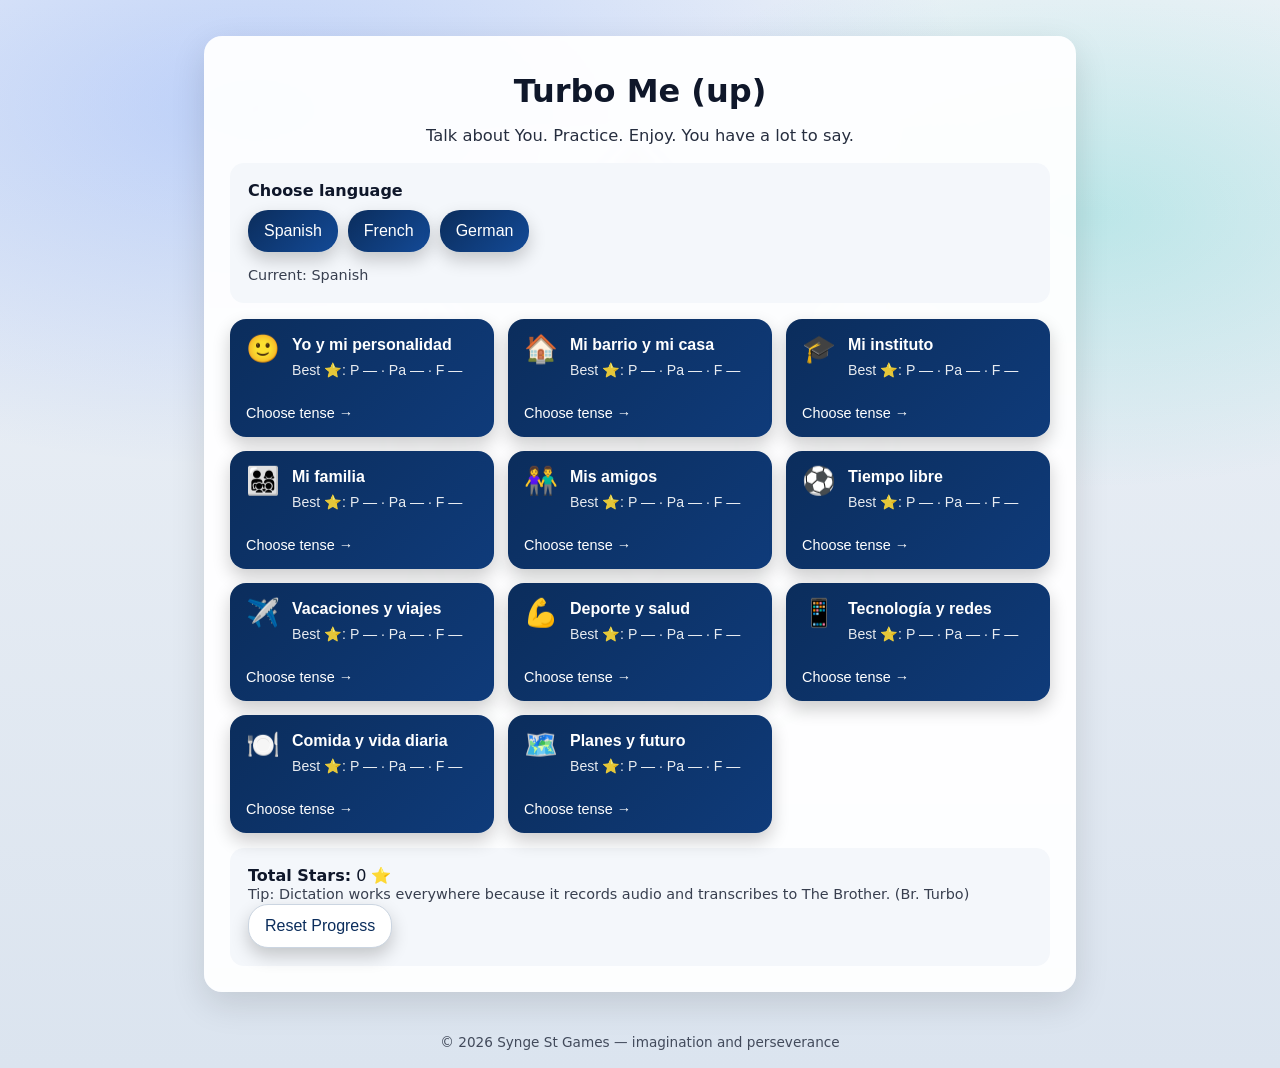
==== commit 1fc649e9: "Update index.html" ====
--- a/index.html
+++ b/index.html
@@ -10,228 +10,228 @@
 
 <main class="wrap">
   <h1>Turbo Me (up)</h1>
-  <p class="sub" id="subLine">Talk about You. Practice. Enjoy. You have a lot to say.</p>
+
+  <!-- ✅ ALWAYS ENGLISH -->
+  <p class="sub">
+    Talk about You. Practice. Enjoy. You have a lot to say.
+  </p>
 
   <div class="card" style="margin-bottom:16px;">
-    <div style="font-weight:900;margin-bottom:10px;" id="chooseLangTitle">Choose language</div>
+    <div style="font-weight:900;margin-bottom:10px;">
+      Choose language
+    </div>
+
     <div class="controls">
       <button id="langEs" type="button">Spanish</button>
       <button id="langFr" type="button">French</button>
       <button id="langDe" type="button">German</button>
     </div>
-    <div class="tiny"><span id="currentWord">Current</span>: <span id="currentLangLabel">Spanish</span></div>
+
+    <div class="tiny">
+      Current: <span id="currentLangLabel">Spanish</span>
+    </div>
   </div>
 
   <div class="grid" id="grid"></div>
 
   <div class="card dash">
-    <div><strong id="totalStarsLabel">Total Stars:</strong> <span id="totalStars">0</span> ⭐</div>
-    <div class="tiny" id="dictationTip">Tip: Dictation works everywhere because it records audio and transcribes to The Brother. (Br. Turbo)</div>
-    <button id="reset" class="ghost" type="button">Reset Progress</button>
+    <div>
+      <strong>Total Stars:</strong>
+      <span id="totalStars">0</span> ⭐
+    </div>
+
+    <!-- ✅ ENGLISH -->
+    <div class="tiny">
+      Tip: Dictation works everywhere because it records audio and transcribes to The Brother. (Br. Turbo)
+    </div>
+
+    <button id="reset" class="ghost" type="button">
+      Reset Progress
+    </button>
   </div>
 </main>
 
 <footer>© 2026 Synge St Games — imagination and perseverance</footer>
 
 <script>
-  const totalStarsKey = "oral_totalStars";
-  const langKey = "oral_language";
-
-  const UI_TEXT = {
-    es: {
-      sub: "Habla de ti. Practica. Disfruta. Tienes mucho que decir.",
-      choose: "Elige idioma",
-      current: "Actual",
-      total: "Estrellas totales:",
-      reset: "Borrar progreso",
-      tip: "Consejo: El dictado funciona en todas partes porque graba audio y lo transcribe a The Brother. (Br. Turbo)",
-      chooseTense: "Elegir tiempo →",
-      best: "Mejor"
-    },
-    fr: {
-      sub: "Parle de toi. Entraîne-toi. Amuse-toi. Tu as beaucoup à dire.",
-      choose: "Choisis la langue",
-      current: "Actuel",
-      total: "Étoiles totales :",
-      reset: "Réinitialiser",
-      tip: "Astuce : la dictée fonctionne partout parce qu’elle enregistre l’audio et le transcrit à The Brother. (Br. Turbo)",
-      chooseTense: "Choisir le temps →",
-      best: "Meilleur"
-    },
-    de: {
-      sub: "Sprich über dich. Übe. Hab Spaß. Du hast viel zu sagen.",
-      choose: "Sprache wählen",
-      current: "Aktuell",
-      total: "Gesamtsterne:",
-      reset: "Fortschritt löschen",
-      tip: "Tipp: Diktat funktioniert überall, weil Audio aufgenommen und an The Brother. (Br. Turbo) übertragen wird.",
-      chooseTense: "Zeitform wählen →",
-      best: "Beste"
-    }
-  };
-
-  const THEME_TITLES = {
-    es: {
-      yo: "Yo y mi personalidad",
-      barrio: "Mi barrio y mi casa",
-      instituto: "Mi instituto",
-      familia: "Mi familia",
-      amigos: "Mis amigos",
-      tiempo: "Tiempo libre",
-      vacaciones: "Vacaciones y viajes",
-      salud: "Deporte y salud",
-      tecnologia: "Tecnología y redes",
-      comida: "Comida y vida diaria",
-      futuro: "Planes y futuro"
-    },
-    fr: {
-      yo: "Moi et ma personnalité",
-      barrio: "Mon quartier et ma maison",
-      instituto: "Mon école",
-      familia: "Ma famille",
-      amigos: "Mes amis",
-      tiempo: "Temps libre",
-      vacaciones: "Vacances et voyages",
-      salud: "Sport et santé",
-      tecnologia: "Technologie et réseaux sociaux",
-      comida: "Nourriture et vie quotidienne",
-      futuro: "Projets et avenir"
-    },
-    de: {
-      yo: "Ich und meine Persönlichkeit",
-      barrio: "Mein Wohnort und mein Zuhause",
-      instituto: "Meine Schule",
-      familia: "Meine Familie",
-      amigos: "Meine Freunde",
-      tiempo: "Freizeit",
-      vacaciones: "Ferien und Reisen",
-      salud: "Sport und Gesundheit",
-      tecnologia: "Technologie und soziale Medien",
-      comida: "Essen und Alltag",
-      futuro: "Pläne und Zukunft"
-    }
-  };
-
-  const THEMES = [
-    { id:"yo", icon:"🙂" },
-    { id:"barrio", icon:"🏠" },
-    { id:"instituto", icon:"🎓" },
-    { id:"familia", icon:"👨‍👩‍👧‍👦" },
-    { id:"amigos", icon:"👫" },
-    { id:"tiempo", icon:"⚽" },
-    { id:"vacaciones", icon:"✈️" },
-    { id:"salud", icon:"💪" },
-    { id:"tecnologia", icon:"📱" },
-    { id:"comida", icon:"🍽️" },
-    { id:"futuro", icon:"🗺️" }
-  ];
-
-  function getLang() {
-    return localStorage.getItem(langKey) || "es";
+const totalStarsKey = "oral_totalStars";
+const langKey = "oral_language";
+
+/* -------------------------
+   TILE TEXT ONLY (changes)
+------------------------- */
+
+const THEME_TITLES = {
+  es: {
+    yo:"Yo y mi personalidad",
+    barrio:"Mi barrio y mi casa",
+    instituto:"Mi instituto",
+    familia:"Mi familia",
+    amigos:"Mis amigos",
+    tiempo:"Tiempo libre",
+    vacaciones:"Vacaciones y viajes",
+    salud:"Deporte y salud",
+    tecnologia:"Tecnología y redes",
+    comida:"Comida y vida diaria",
+    futuro:"Planes y futuro"
+  },
+  fr: {
+    yo:"Moi et ma personnalité",
+    barrio:"Mon quartier et ma maison",
+    instituto:"Mon école",
+    familia:"Ma famille",
+    amigos:"Mes amis",
+    tiempo:"Temps libre",
+    vacaciones:"Vacances et voyages",
+    salud:"Sport et santé",
+    tecnologia:"Technologie et réseaux",
+    comida:"Nourriture et vie quotidienne",
+    futuro:"Projets et avenir"
+  },
+  de: {
+    yo:"Ich und meine Persönlichkeit",
+    barrio:"Mein Wohnort und mein Zuhause",
+    instituto:"Meine Schule",
+    familia:"Meine Familie",
+    amigos:"Meine Freunde",
+    tiempo:"Freizeit",
+    vacaciones:"Ferien und Reisen",
+    salud:"Sport und Gesundheit",
+    tecnologia:"Technologie und soziale Medien",
+    comida:"Essen und Alltag",
+    futuro:"Pläne und Zukunft"
   }
-
-  function langLabel(code) {
-    if (code === "fr") return "French";
-    if (code === "de") return "German";
-    return "Spanish";
-  }
-
-  function getTotalStars() {
-    return Number(localStorage.getItem(totalStarsKey) || 0);
-  }
-
-  function getBest(theme, tense) {
-    return Number(localStorage.getItem(`oral_best_${theme}_${tense}`) || 0);
-  }
-
-  function t() {
-    return UI_TEXT[getLang()] || UI_TEXT.es;
-  }
-
-  function themeTitle(themeId) {
-    const lang = getLang();
-    return (THEME_TITLES[lang] && THEME_TITLES[lang][themeId]) || themeId;
-  }
-
-  function renderStaticText() {
-    const text = t();
-    document.getElementById("subLine").textContent = text.sub;
-    document.getElementById("chooseLangTitle").textContent = text.choose;
-    document.getElementById("currentWord").textContent = text.current;
-    document.getElementById("currentLangLabel").textContent = langLabel(getLang());
-    document.getElementById("totalStarsLabel").textContent = text.total;
-    document.getElementById("dictationTip").textContent = text.tip;
-    document.getElementById("reset").textContent = text.reset;
-    document.getElementById("totalStars").textContent = getTotalStars();
-  }
-
-  function renderTiles() {
-    const grid = document.getElementById("grid");
-    const text = t();
-    grid.innerHTML = "";
-
-    THEMES.forEach(theme => {
-      const btn = document.createElement("button");
-      btn.className = "tile";
-      btn.type = "button";
-
-      btn.innerHTML = `
-        <div class="tileTop">
-          <div class="tileIcon">${theme.icon}</div>
-          <div>
-            <div class="tileTitle">${themeTitle(theme.id)}</div>
-            <div class="tileMeta">
-              ${text.best} ⭐: P ${"⭐".repeat(getBest(theme.id, "present")) || "—"} ·
-              Pa ${"⭐".repeat(getBest(theme.id, "past")) || "—"} ·
-              F ${"⭐".repeat(getBest(theme.id, "future")) || "—"}
-            </div>
+};
+
+const THEMES = [
+  { id:"yo", icon:"🙂" },
+  { id:"barrio", icon:"🏠" },
+  { id:"instituto", icon:"🎓" },
+  { id:"familia", icon:"👨‍👩‍👧‍👦" },
+  { id:"amigos", icon:"👫" },
+  { id:"tiempo", icon:"⚽" },
+  { id:"vacaciones", icon:"✈️" },
+  { id:"salud", icon:"💪" },
+  { id:"tecnologia", icon:"📱" },
+  { id:"comida", icon:"🍽️" },
+  { id:"futuro", icon:"🗺️" }
+];
+
+/* -------------------------
+   STATE
+------------------------- */
+
+function getLang(){
+  return localStorage.getItem(langKey) || "es";
+}
+
+function setLang(l){
+  localStorage.setItem(langKey, l);
+}
+
+function langLabel(code){
+  if(code==="fr") return "French";
+  if(code==="de") return "German";
+  return "Spanish";
+}
+
+function getTotalStars(){
+  return Number(localStorage.getItem(totalStarsKey)||0);
+}
+
+function getBest(theme,tense){
+  return Number(localStorage.getItem(`oral_best_${theme}_${tense}`)||0);
+}
+
+/* -------------------------
+   RENDER
+------------------------- */
+
+function renderHeader(){
+  document.getElementById("currentLangLabel").textContent = langLabel(getLang());
+  document.getElementById("totalStars").textContent = getTotalStars();
+}
+
+function themeTitle(id){
+  const lang = getLang();
+  return THEME_TITLES[lang][id] || id;
+}
+
+function renderTiles(){
+  const grid = document.getElementById("grid");
+  grid.innerHTML = "";
+
+  THEMES.forEach(t=>{
+    const btn = document.createElement("button");
+    btn.className="tile";
+
+    btn.innerHTML = `
+      <div class="tileTop">
+        <div class="tileIcon">${t.icon}</div>
+        <div>
+          <div class="tileTitle">${themeTitle(t.id)}</div>
+          <div class="tileMeta">
+            Best ⭐:
+            P ${"⭐".repeat(getBest(t.id,"present"))||"—"} ·
+            Pa ${"⭐".repeat(getBest(t.id,"past"))||"—"} ·
+            F ${"⭐".repeat(getBest(t.id,"future"))||"—"}
           </div>
         </div>
-        <div class="tileCTA">${text.chooseTense}</div>
-      `;
-
-      btn.addEventListener("click", function () {
-        localStorage.setItem("oral_theme", theme.id);
-        window.location.href = "tense.html";
-      });
-
-      grid.appendChild(btn);
-    });
-  }
-
-  function renderAll() {
-    renderStaticText();
-    renderTiles();
-  }
-
-  document.getElementById("langEs").addEventListener("click", function () {
-    localStorage.setItem(langKey, "es");
-    renderAll();
+      </div>
+      <div class="tileCTA">Choose tense →</div>
+    `;
+
+    btn.onclick=()=>{
+      localStorage.setItem("oral_theme",t.id);
+      window.location.href="tense.html";
+    };
+
+    grid.appendChild(btn);
   });
-
-  document.getElementById("langFr").addEventListener("click", function () {
-    localStorage.setItem(langKey, "fr");
-    renderAll();
+}
+
+function renderAll(){
+  renderHeader();
+  renderTiles();
+}
+
+/* -------------------------
+   EVENTS
+------------------------- */
+
+document.getElementById("langEs").onclick=()=>{
+  setLang("es");
+  renderAll();
+};
+
+document.getElementById("langFr").onclick=()=>{
+  setLang("fr");
+  renderAll();
+};
+
+document.getElementById("langDe").onclick=()=>{
+  setLang("de");
+  renderAll();
+};
+
+document.getElementById("reset").onclick=()=>{
+  if(!confirm("Reset all stars and scores?")) return;
+
+  localStorage.removeItem(totalStarsKey);
+
+  Object.keys(localStorage).forEach(k=>{
+    if(k.startsWith("oral_best_")) localStorage.removeItem(k);
   });
 
-  document.getElementById("langDe").addEventListener("click", function () {
-    localStorage.setItem(langKey, "de");
-    renderAll();
-  });
-
-  document.getElementById("reset").addEventListener("click", function () {
-    if (!confirm("Reset all stars and best scores on this device?")) return;
-
-    localStorage.removeItem(totalStarsKey);
-    Object.keys(localStorage).forEach(function (k) {
-      if (k.startsWith("oral_best_")) localStorage.removeItem(k);
-      if (k.startsWith("oral_last_")) localStorage.removeItem(k);
-    });
-
-    renderAll();
-  });
-
-  renderAll();
+  renderAll();
+};
+
+/* -------------------------
+   INIT
+------------------------- */
+
+renderAll();
+
 </script>
 
 </body>
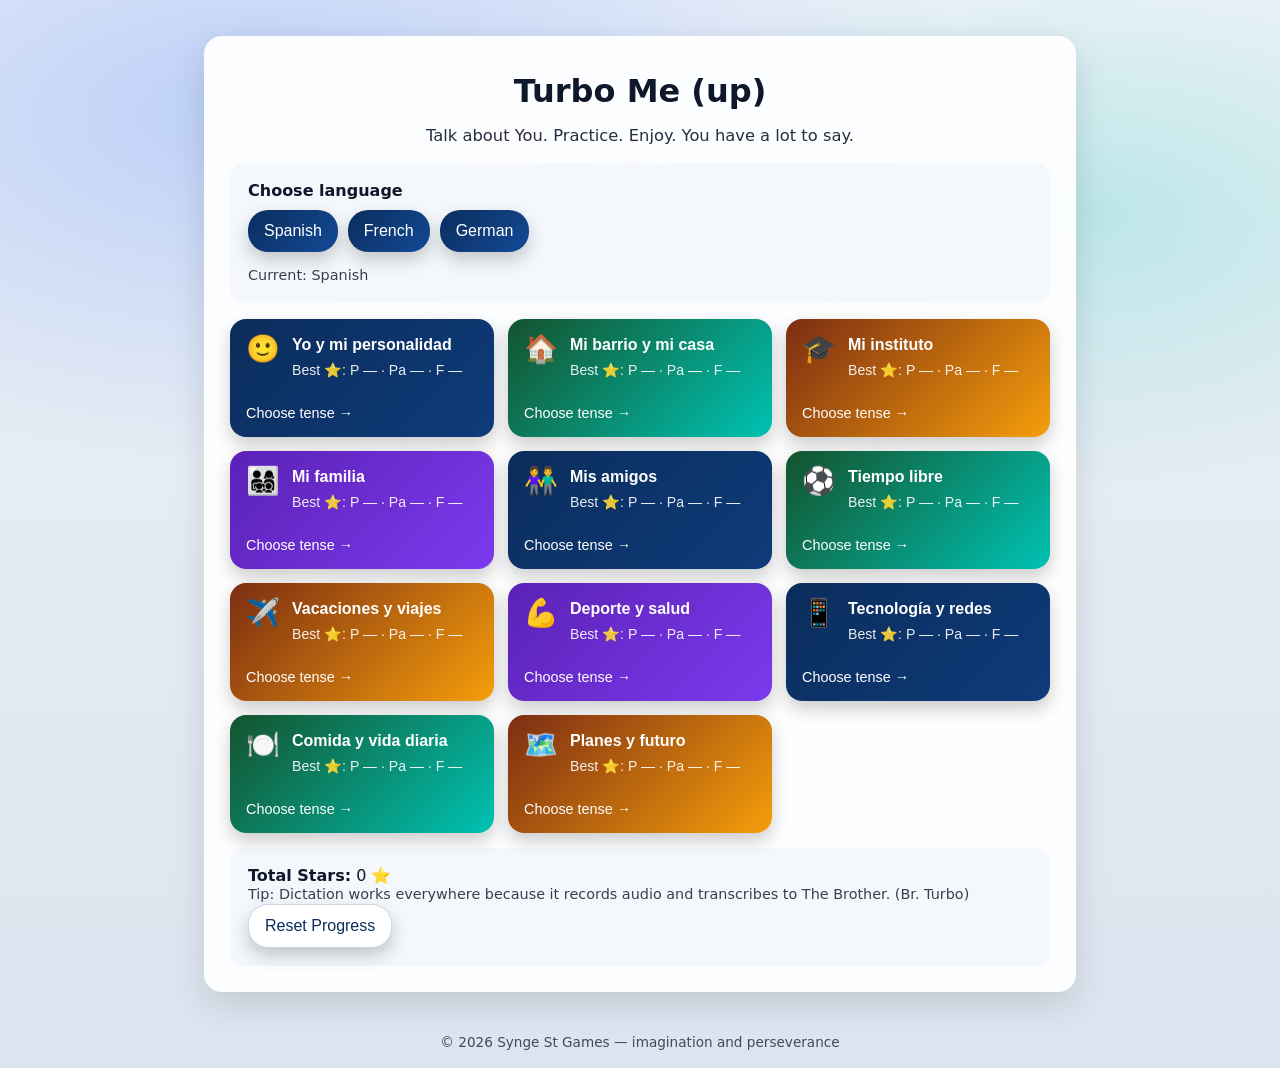
==== commit 19724704: "Add files via upload" ====
--- a/index.html
+++ b/index.html
@@ -5,6 +5,8 @@
   <title>Turbo Me (up)</title>
   <meta name="viewport" content="width=device-width, initial-scale=1" />
   <link rel="stylesheet" href="style.css" />
+<script src="code-engine.js"></script>
+<script src="code-ui.js"></script>
 </head>
 <body>
 
--- a/style.css
+++ b/style.css
@@ -225,6 +225,48 @@
   transform:translateY(-2px);
 }
 
+
+
+.tile:nth-child(4n+1),
+.tileSmall:nth-child(4n+1){
+  background:linear-gradient(135deg,var(--navy),#0f3b7a);
+}
+
+.tile:nth-child(4n+1):hover,
+.tileSmall:nth-child(4n+1):hover{
+  background:linear-gradient(135deg,#0f3b7a,var(--blue));
+}
+
+.tile:nth-child(4n+2),
+.tileSmall:nth-child(4n+2){
+  background:linear-gradient(135deg,#14532d,var(--teal));
+}
+
+.tile:nth-child(4n+2):hover,
+.tileSmall:nth-child(4n+2):hover{
+  background:linear-gradient(135deg,#0f766e,#14b8a6);
+}
+
+.tile:nth-child(4n+3),
+.tileSmall:nth-child(4n+3){
+  background:linear-gradient(135deg,#7c2d12,#f59e0b);
+}
+
+.tile:nth-child(4n+3):hover,
+.tileSmall:nth-child(4n+3):hover{
+  background:linear-gradient(135deg,#9a3412,#fbbf24);
+}
+
+.tile:nth-child(4n),
+.tileSmall:nth-child(4n){
+  background:linear-gradient(135deg,#5b21b6,#7c3aed);
+}
+
+.tile:nth-child(4n):hover,
+.tileSmall:nth-child(4n):hover{
+  background:linear-gradient(135deg,#6d28d9,#8b5cf6);
+}
+
 .tileTop{
   display:flex;
   gap:12px;
@@ -344,7 +386,49 @@
     display:block;
   }
 
-  .tileTop{
+  
+
+.tile:nth-child(4n+1),
+.tileSmall:nth-child(4n+1){
+  background:linear-gradient(135deg,var(--navy),#0f3b7a);
+}
+
+.tile:nth-child(4n+1):hover,
+.tileSmall:nth-child(4n+1):hover{
+  background:linear-gradient(135deg,#0f3b7a,var(--blue));
+}
+
+.tile:nth-child(4n+2),
+.tileSmall:nth-child(4n+2){
+  background:linear-gradient(135deg,#14532d,var(--teal));
+}
+
+.tile:nth-child(4n+2):hover,
+.tileSmall:nth-child(4n+2):hover{
+  background:linear-gradient(135deg,#0f766e,#14b8a6);
+}
+
+.tile:nth-child(4n+3),
+.tileSmall:nth-child(4n+3){
+  background:linear-gradient(135deg,#7c2d12,#f59e0b);
+}
+
+.tile:nth-child(4n+3):hover,
+.tileSmall:nth-child(4n+3):hover{
+  background:linear-gradient(135deg,#9a3412,#fbbf24);
+}
+
+.tile:nth-child(4n),
+.tileSmall:nth-child(4n){
+  background:linear-gradient(135deg,#5b21b6,#7c3aed);
+}
+
+.tile:nth-child(4n):hover,
+.tileSmall:nth-child(4n):hover{
+  background:linear-gradient(135deg,#6d28d9,#8b5cf6);
+}
+
+.tileTop{
     gap:10px;
   }
 
